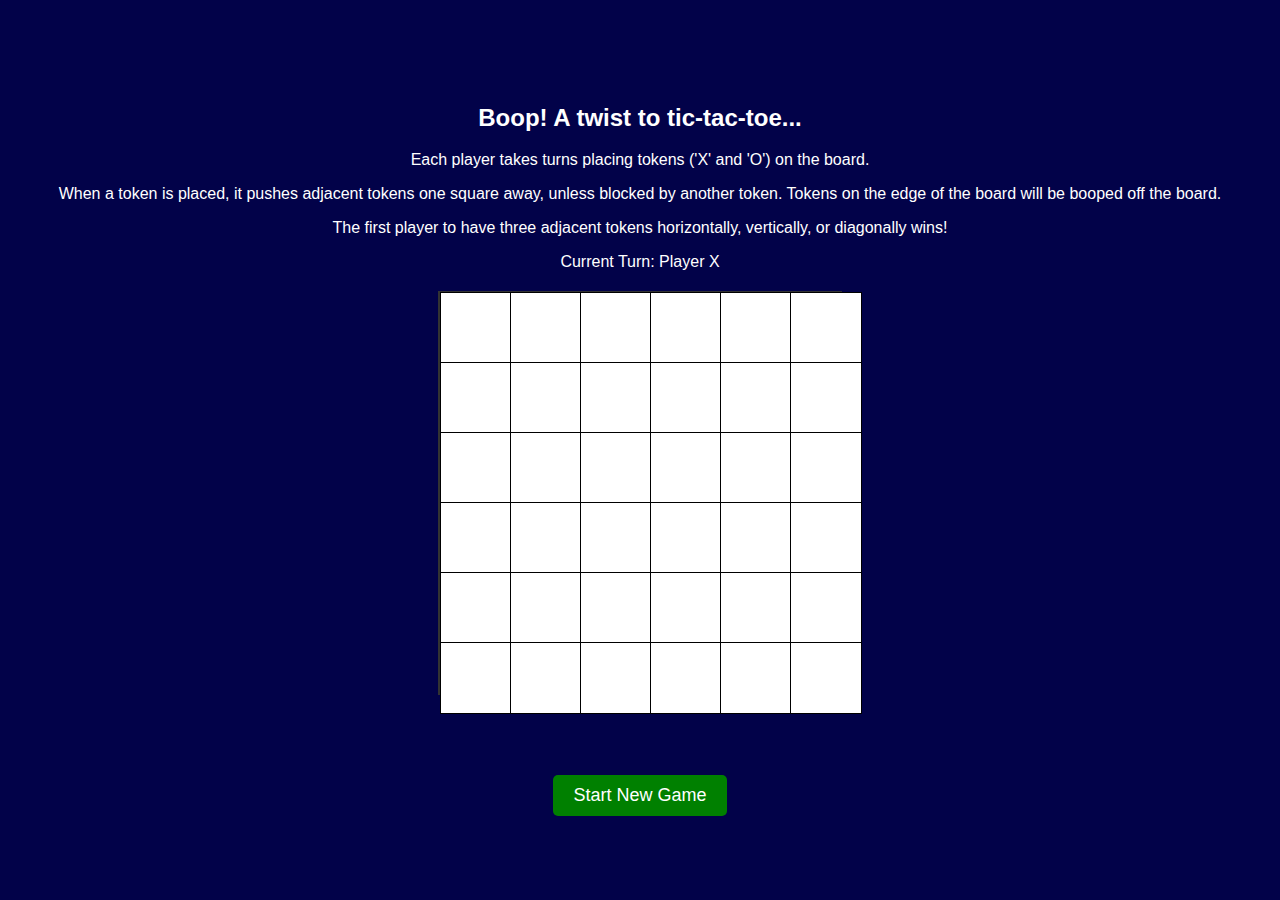
==== index.html @ 393a2886 "boop gameboard fixed" ====
<!DOCTYPE html>
<html lang="en">
<head>
    <meta charset="UTF-8">
    <meta name="viewport" content="width=device-width, initial-scale=1.0">
    <title>Boop Game</title>
    <link rel="stylesheet" href="/css/style.css">
    <script src="script.js" defer></script>
</head>
<body>
<div id="game-container">
    <div id="instructions">
        <h2>Boop! A twist to tic-tac-toe...</h2>
        <p>Each player takes turns placing tokens ('X' and 'O') on the board.</p>
        <p>When a token is placed, it pushes adjacent tokens one square away, unless blocked by another token. Tokens on the edge of the board will be booped off the board.</p>
        <p>The first player to have three adjacent tokens horizontally, vertically, or diagonally wins!</p>
    </div>
    <div id="turn-indicator"></div>
    <div class="gameboard" id="gameboard"></div>
    <div id="message"></div>
    <button id="new-game-btn">Start New Game</button>
</div>


</body>
</html>
---- css/style.css ----
body {
    margin: 0;
    padding: 0;
    background-color: rgb(2, 2, 73);
    color: white;
    display: flex;
    justify-content: center;
    align-items: center;
    height: 100vh;
}

#game-container {
    text-align: center;
    font-family: Verdana, Geneva, Tahoma, sans-serif;
    font-size: medium;
}

#instructions {
    margin-top: 20px;
}

.gameboard-container {
    display: flex;
    flex-direction: column;
    align-items: center;
}

/*.gameboard {
    margin-top: 20px;
    display: grid;
    grid-template-columns: repeat(6, 70px);
    grid-template-rows: repeat(6, 70px);
    gap: 2px;
    border: 2px solid black;
    margin-bottom: 20px;
}*/

#gameboard {
    display: grid;
    align-items: center;
    width: 400px; /* Adjust width as needed */
    height: 400px; /* Adjust height as needed */
    grid-template-columns: repeat(6, 70px);
    grid-template-rows: repeat(6, 70px);
    margin: 0 auto; /* Center horizontally */
    margin-bottom: 30px;
    border: 2px solid #333; /* Optional: Add a border for better visualization */
}

.cell {
    width: 70px;
    height: 70px;
    background-color: white;
    border: 1px solid black;
    display: flex;
    justify-content: center;
    align-items: center;
    font-size: 36px;
    color: black;
}

.cell:hover {
    cursor: pointer;
    background-color: lightgray;
}

#new-game-btn {
    margin-top: 50px;
    padding: 10px 20px;
    font-size: 18px;
    background-color: green;
    color: white;
    border: none;
    border-radius: 5px;
    cursor: pointer;
}

#new-game-btn:hover {
    background-color: darkgreen;
}

#turn-indicator {
    margin-bottom: 20px;
}
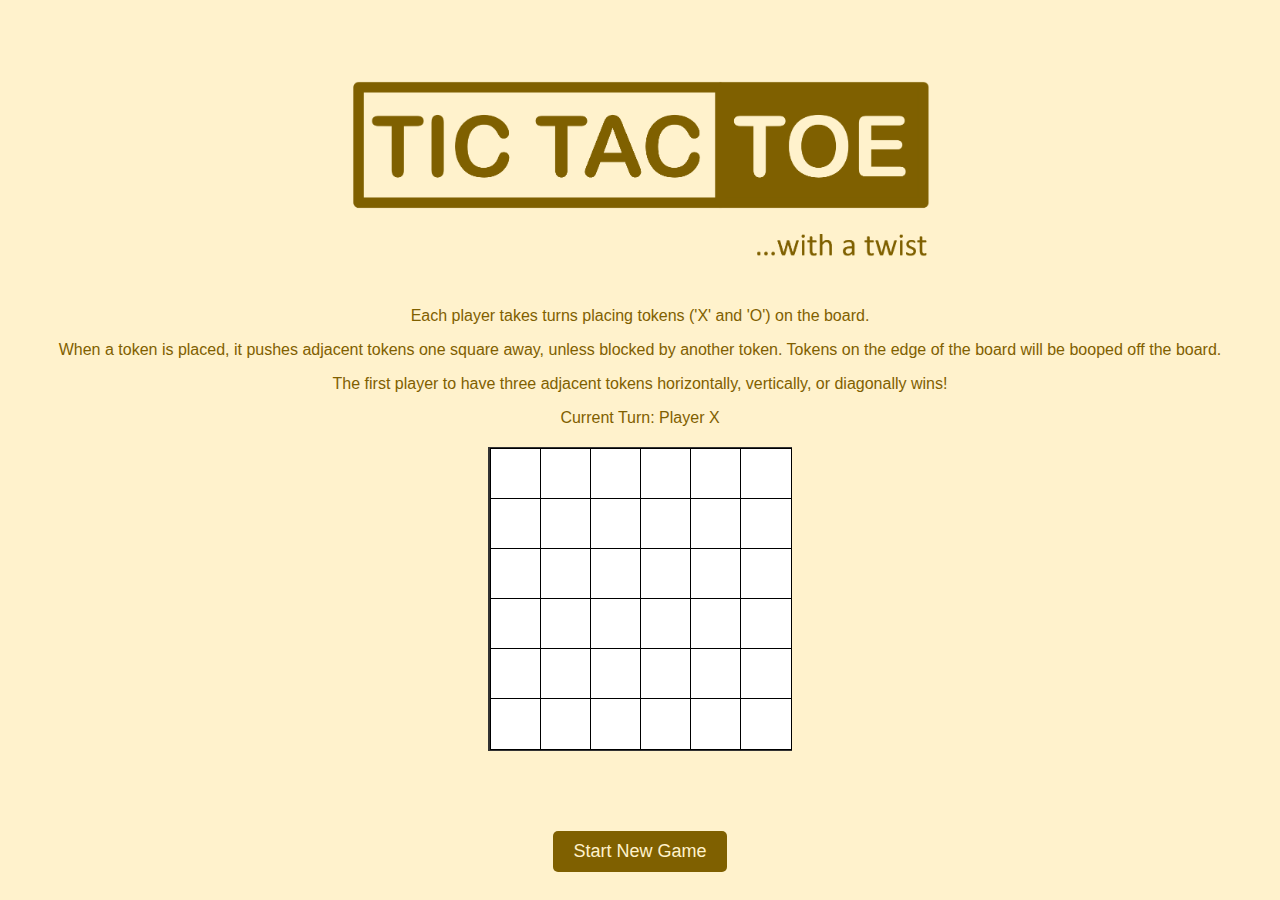
==== commit beb3213a: "new color scheme" ====
--- a/index.html
+++ b/index.html
@@ -10,8 +10,8 @@
 </head>
 <body>
 <div id="game-container">
+    <div class="logo"><img src="logo.png" alt="Boop Game Logo"></div>
     <div id="instructions">
-        <h2>Boop! A twist to tic-tac-toe...</h2>
         <p>Each player takes turns placing tokens ('X' and 'O') on the board.</p>
         <p>When a token is placed, it pushes adjacent tokens one square away, unless blocked by another token. Tokens on the edge of the board will be booped off the board.</p>
         <p>The first player to have three adjacent tokens horizontally, vertically, or diagonally wins!</p>
--- a/css/style.css
+++ b/css/style.css
@@ -1,12 +1,19 @@
 body {
     margin: 0;
     padding: 0;
-    background-color: rgb(2, 2, 73);
-    color: white;
+    background-color: #FFF2CC;
+    color: #7f6000;
     display: flex;
     justify-content: center;
     align-items: center;
     height: 100vh;
+}
+
+.logo img {
+    width: 50%;
+    margin-top: 40px;
+    margin-left: 25%;
+    margin-right: 25%;
 }
 
 #game-container {
@@ -19,37 +26,38 @@
     margin-top: 20px;
 }
 
+@media screen and (max-width: 600px) {
+    #instructions h2,
+    #instructions p {
+        display: block; /* Ensure these elements are displayed as blocks */
+        text-align: center; /* Center-align the text */
+        margin: 10px; /* Add some margin for spacing */
+    }
+}
+
 .gameboard-container {
     display: flex;
     flex-direction: column;
     align-items: center;
 }
 
-/*.gameboard {
-    margin-top: 20px;
-    display: grid;
-    grid-template-columns: repeat(6, 70px);
-    grid-template-rows: repeat(6, 70px);
-    gap: 2px;
-    border: 2px solid black;
-    margin-bottom: 20px;
-}*/
+
 
 #gameboard {
     display: grid;
     align-items: center;
-    width: 400px; /* Adjust width as needed */
-    height: 400px; /* Adjust height as needed */
-    grid-template-columns: repeat(6, 70px);
-    grid-template-rows: repeat(6, 70px);
+    width: 300px; /* Adjust width as needed */
+    height: 300px; /* Adjust height as needed */
+    grid-template-columns: repeat(6, 50px);
+    grid-template-rows: repeat(6, 50px);
     margin: 0 auto; /* Center horizontally */
     margin-bottom: 30px;
     border: 2px solid #333; /* Optional: Add a border for better visualization */
 }
 
 .cell {
-    width: 70px;
-    height: 70px;
+    width: 50px;
+    height: 50px;
     background-color: white;
     border: 1px solid black;
     display: flex;
@@ -68,15 +76,15 @@
     margin-top: 50px;
     padding: 10px 20px;
     font-size: 18px;
-    background-color: green;
-    color: white;
+    background-color: #7f6000;
+    color: #FFF2CC;
     border: none;
     border-radius: 5px;
     cursor: pointer;
 }
 
 #new-game-btn:hover {
-    background-color: darkgreen;
+    background-color: #644C00;
 }
 
 #turn-indicator {
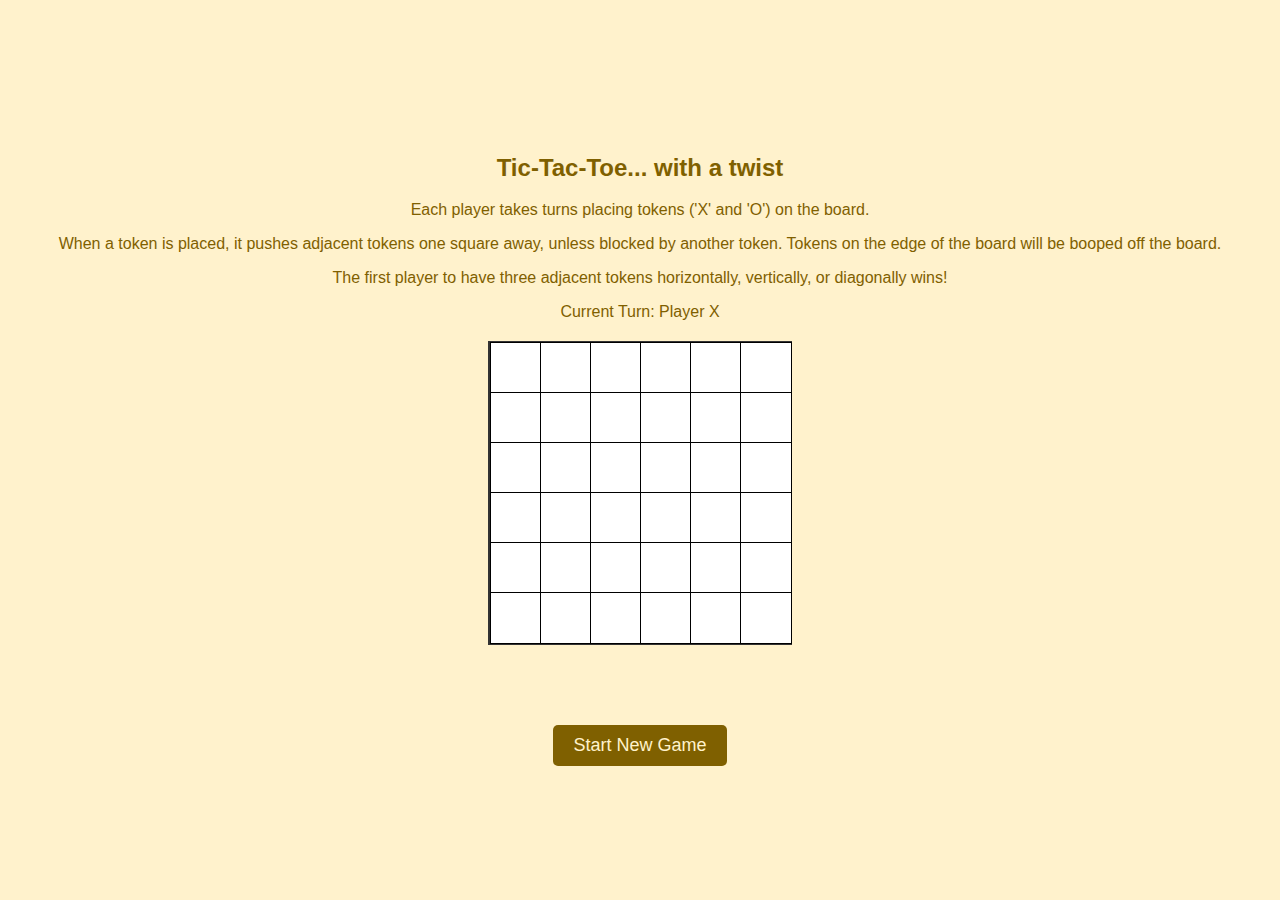
==== commit 59fcad7f: "new color" ====
--- a/index.html
+++ b/index.html
@@ -10,8 +10,9 @@
 </head>
 <body>
 <div id="game-container">
-    <div class="logo"><img src="logo.png" alt="Boop Game Logo"></div>
+    <!--<div class="logo"><img src="logo.png" alt="Boop Game Logo"></div> -->
     <div id="instructions">
+        <h2>Tic-Tac-Toe... with a twist</h2>
         <p>Each player takes turns placing tokens ('X' and 'O') on the board.</p>
         <p>When a token is placed, it pushes adjacent tokens one square away, unless blocked by another token. Tokens on the edge of the board will be booped off the board.</p>
         <p>The first player to have three adjacent tokens horizontally, vertically, or diagonally wins!</p>
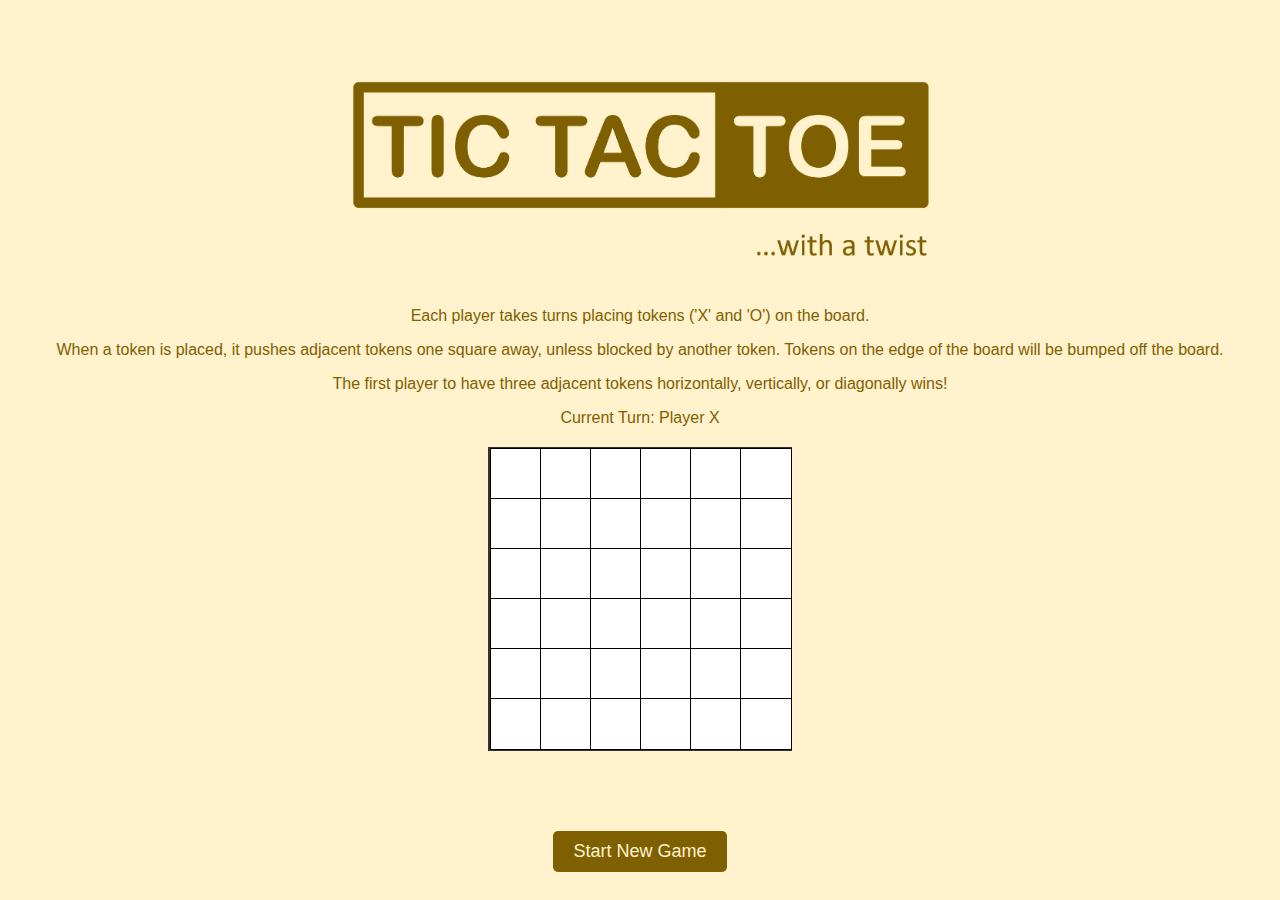
==== commit f1c22d26: "w logo" ====
--- a/index.html
+++ b/index.html
@@ -4,17 +4,16 @@
 <head>
     <meta charset="UTF-8">
     <meta name="viewport" content="width=device-width, initial-scale=1.0">
-    <title>Boop Game</title>
+    <title>Tic Tac Toe Game</title>
     <link rel="stylesheet" href="/css/style.css">
     <script src="script.js" defer></script>
 </head>
 <body>
 <div id="game-container">
-    <!--<div class="logo"><img src="logo.png" alt="Boop Game Logo"></div> -->
+    <div class="logo"><img src="logo.png" alt="Boop Game Logo"></div> 
     <div id="instructions">
-        <h2>Tic-Tac-Toe... with a twist</h2>
         <p>Each player takes turns placing tokens ('X' and 'O') on the board.</p>
-        <p>When a token is placed, it pushes adjacent tokens one square away, unless blocked by another token. Tokens on the edge of the board will be booped off the board.</p>
+        <p>When a token is placed, it pushes adjacent tokens one square away, unless blocked by another token. Tokens on the edge of the board will be bumped off the board.</p>
         <p>The first player to have three adjacent tokens horizontally, vertically, or diagonally wins!</p>
     </div>
     <div id="turn-indicator"></div>
--- a/css/style.css
+++ b/css/style.css
@@ -67,6 +67,18 @@
     color: black;
 }
 
+.winning-cell {
+    width: 50px;
+    height: 50px;
+    background-color: rgb(220, 226, 171);
+    border: 1px solid black;
+    display: flex;
+    justify-content: center;
+    align-items: center;
+    font-size: 36px;
+    color: black;
+}
+
 .cell:hover {
     cursor: pointer;
     background-color: lightgray;
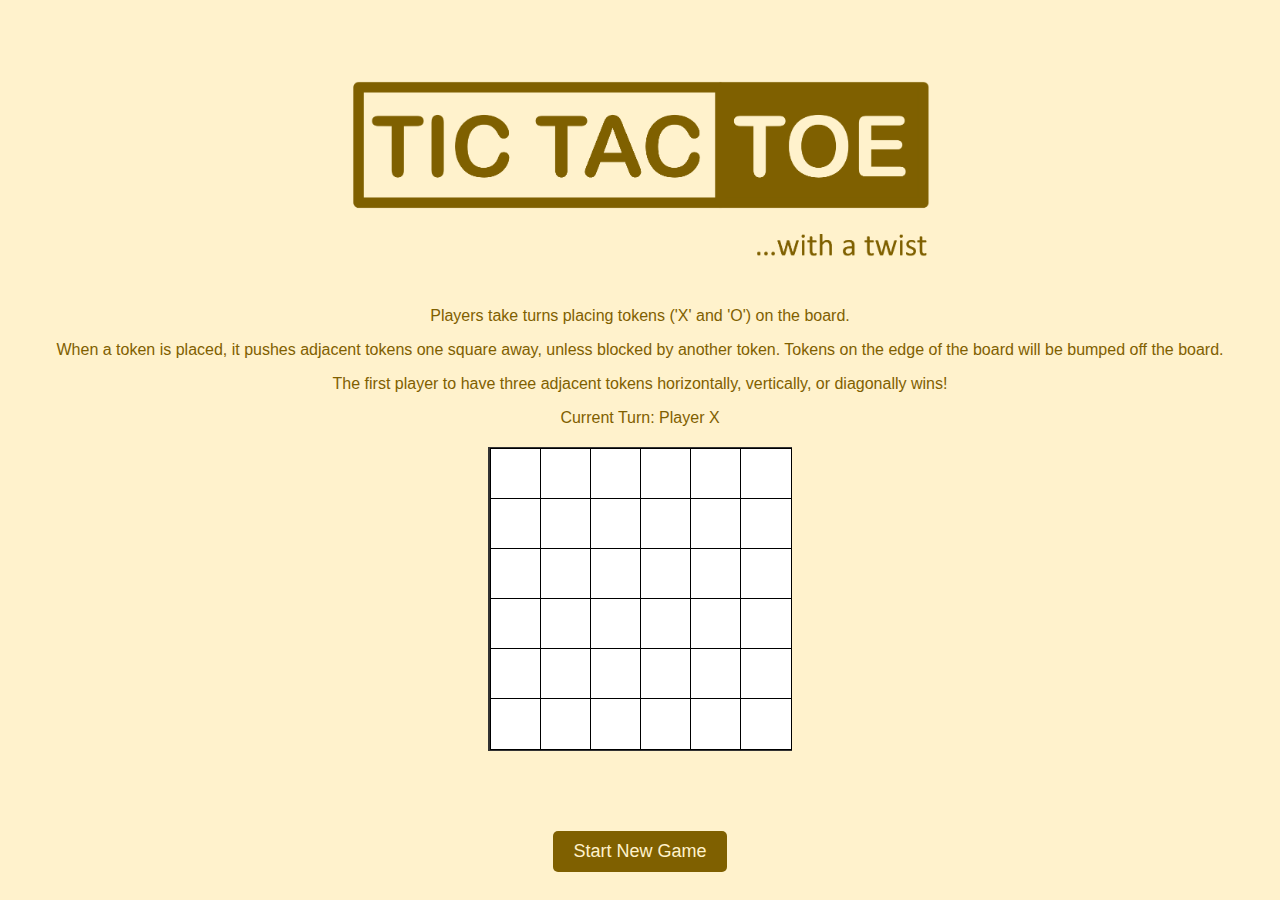
==== commit 2fa75eb8: "highlight winning cells" ====
--- a/index.html
+++ b/index.html
@@ -12,7 +12,7 @@
 <div id="game-container">
     <div class="logo"><img src="logo.png" alt="Boop Game Logo"></div> 
     <div id="instructions">
-        <p>Each player takes turns placing tokens ('X' and 'O') on the board.</p>
+        <p>Players take turns placing tokens ('X' and 'O') on the board.</p>
         <p>When a token is placed, it pushes adjacent tokens one square away, unless blocked by another token. Tokens on the edge of the board will be bumped off the board.</p>
         <p>The first player to have three adjacent tokens horizontally, vertically, or diagonally wins!</p>
     </div>
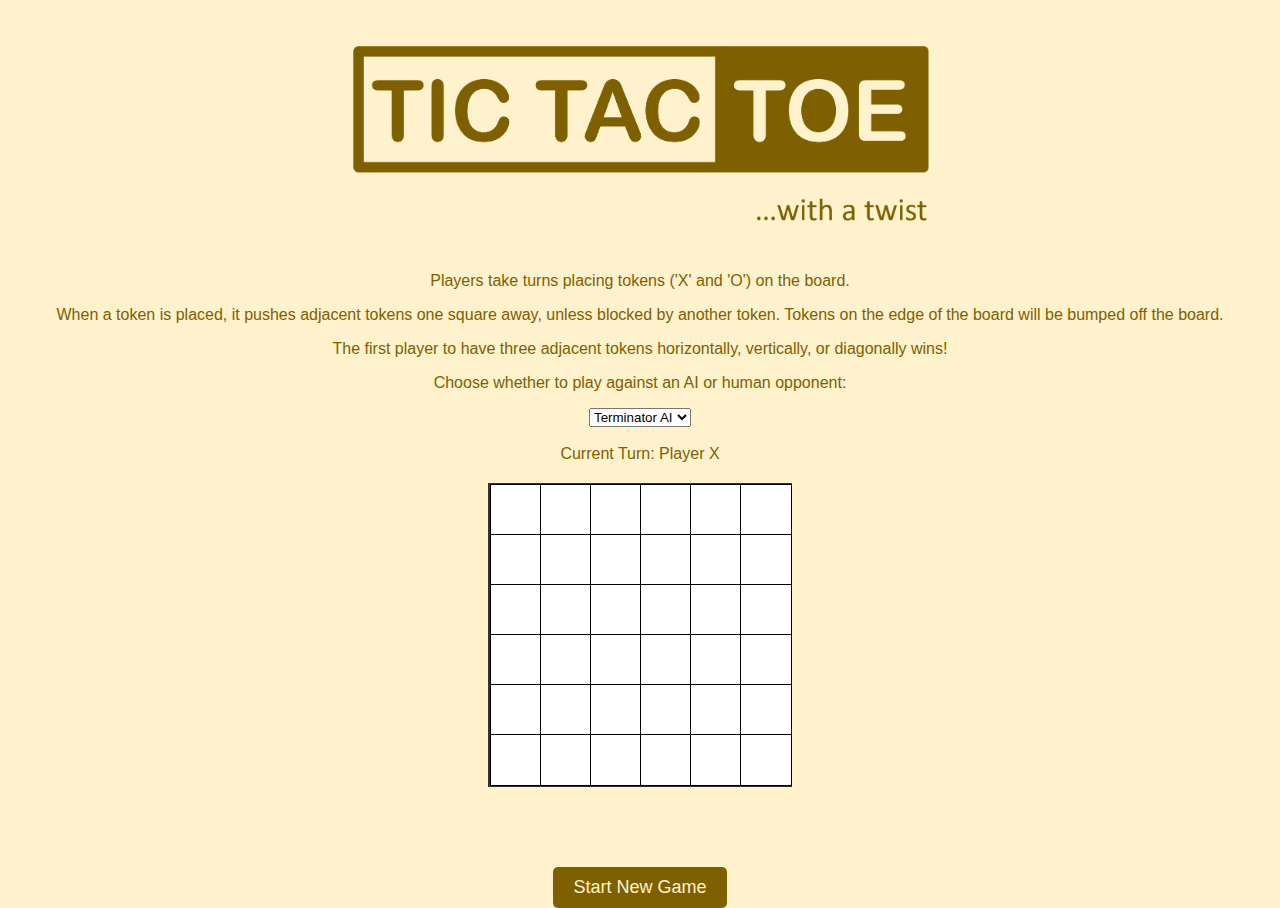
==== commit f2f29400: "with AI" ====
--- a/index.html
+++ b/index.html
@@ -15,7 +15,19 @@
         <p>Players take turns placing tokens ('X' and 'O') on the board.</p>
         <p>When a token is placed, it pushes adjacent tokens one square away, unless blocked by another token. Tokens on the edge of the board will be bumped off the board.</p>
         <p>The first player to have three adjacent tokens horizontally, vertically, or diagonally wins!</p>
+        <p>Choose whether to play against an AI or human opponent:</p>
     </div>
+
+    <div class="difficulty">
+        <select id="difficulty" onchange="dropdown()">
+            <option value="terminator">Terminator AI</option>
+            <option value="normal">Normal AI</option>
+            <option value="human">Human</option>
+        </select>
+    </div>
+
+    <br>
+
     <div id="turn-indicator"></div>
     <div class="gameboard" id="gameboard"></div>
     <div id="message"></div>
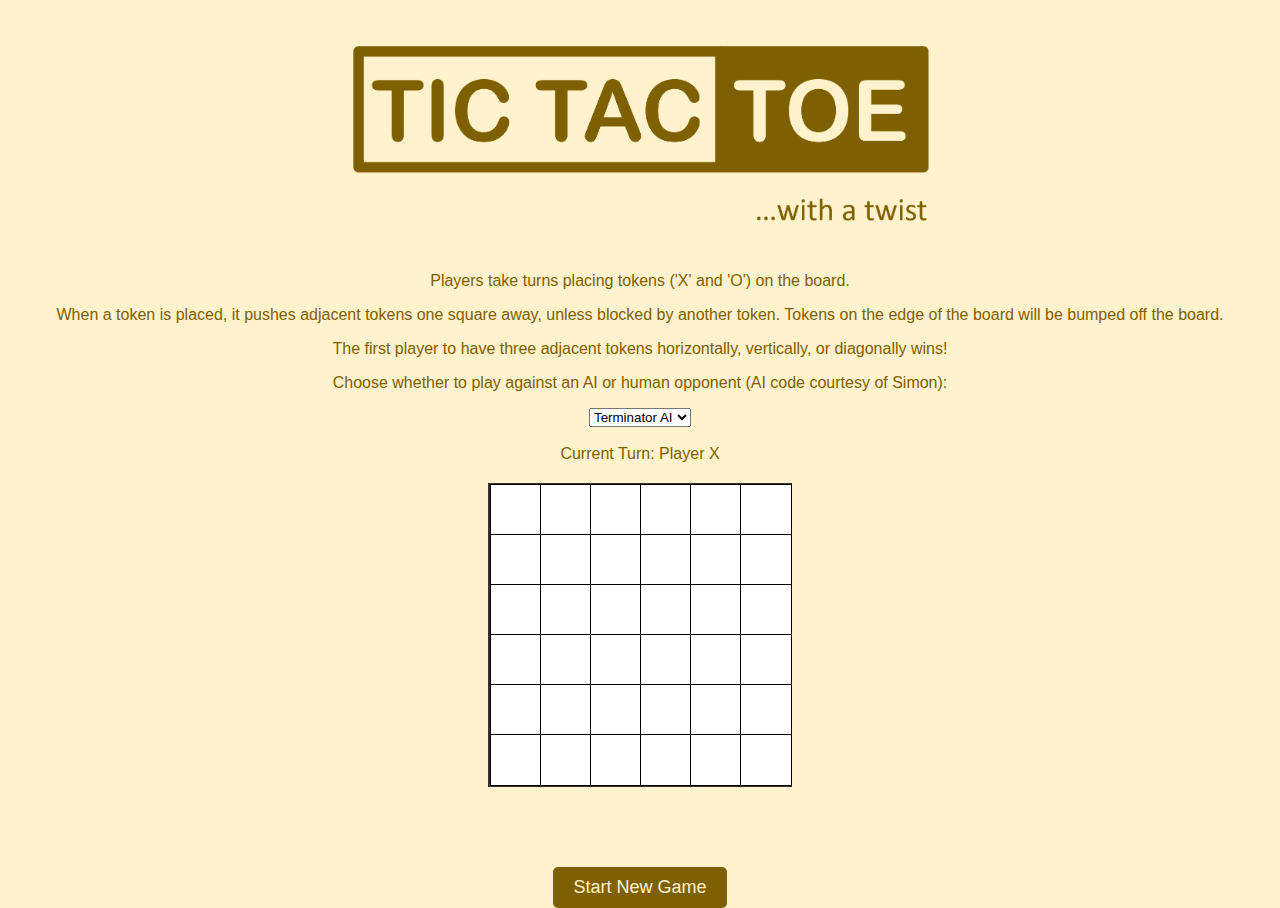
==== commit 988bbbf8: "credit simon" ====
--- a/index.html
+++ b/index.html
@@ -2,11 +2,20 @@
 <!DOCTYPE html>
 <html lang="en">
 <head>
+    <!-- Google tag (gtag.js) -->
+    <script async src="https://www.googletagmanager.com/gtag/js?id=G-9DF5D6EN6H"></script>
+    <script>
+    window.dataLayer = window.dataLayer || [];
+    function gtag(){dataLayer.push(arguments);}
+    gtag('js', new Date());
+    gtag('config', 'G-9DF5D6EN6H');
+    </script>   
     <meta charset="UTF-8">
     <meta name="viewport" content="width=device-width, initial-scale=1.0">
     <title>Tic Tac Toe Game</title>
     <link rel="stylesheet" href="/css/style.css">
     <script src="script.js" defer></script>
+    
 </head>
 <body>
 <div id="game-container">
@@ -15,7 +24,7 @@
         <p>Players take turns placing tokens ('X' and 'O') on the board.</p>
         <p>When a token is placed, it pushes adjacent tokens one square away, unless blocked by another token. Tokens on the edge of the board will be bumped off the board.</p>
         <p>The first player to have three adjacent tokens horizontally, vertically, or diagonally wins!</p>
-        <p>Choose whether to play against an AI or human opponent:</p>
+        <p>Choose whether to play against an AI or human opponent (AI code courtesy of Simon):</p>
     </div>
 
     <div class="difficulty">
